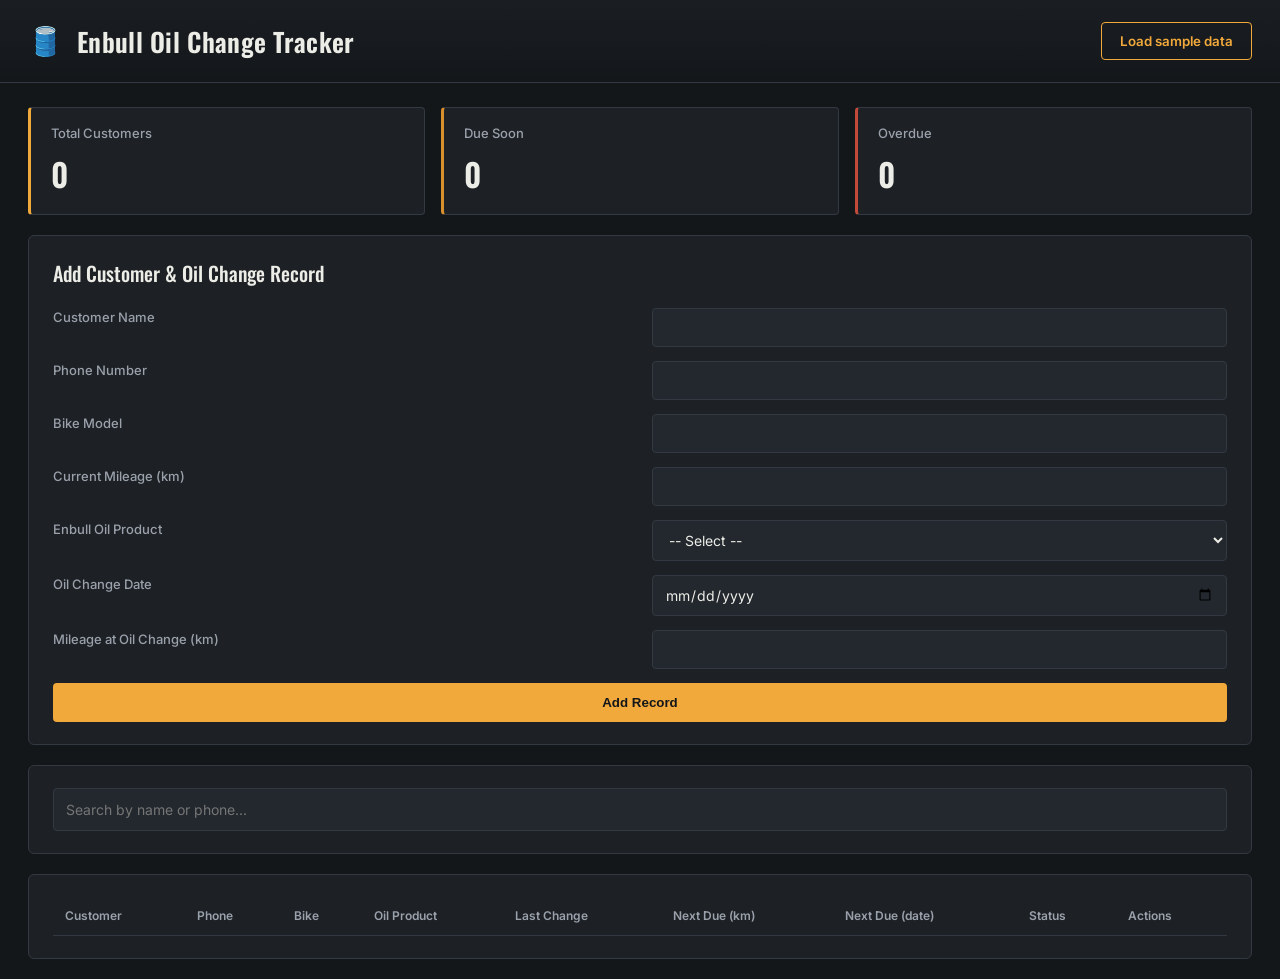
==== index.html @ 15504dfd "Initial commit: Enbull Oil Change Tracker" ====
<!DOCTYPE html>
<html lang="en">
<head>
<meta charset="UTF-8">
<meta name="viewport" content="width=device-width, initial-scale=1.0">
<title>Enbull Oil Change Tracker</title>
<link rel="preconnect" href="https://fonts.googleapis.com">
<link rel="preconnect" href="https://fonts.gstatic.com" crossorigin>
<link href="https://fonts.googleapis.com/css2?family=Oswald:wght@500;600;700&family=Inter:wght@400;500;600;700&display=swap" rel="stylesheet">
<link rel="stylesheet" href="style.css">
</head>
<body>

<header class="site-header">
  <div class="brand">
    <span class="brand-mark" aria-hidden="true">🛢️</span>
    <h1>Enbull Oil Change Tracker</h1>
  </div>
  <button id="loadSampleBtn" class="btn-ghost">Load sample data</button>
</header>

<section id="dashboard">
  <div class="stat-card">
    <h3>Total Customers</h3>
    <p id="totalCustomers">0</p>
  </div>
  <div class="stat-card due">
    <h3>Due Soon</h3>
    <p id="dueSoonCount">0</p>
  </div>
  <div class="stat-card overdue">
    <h3>Overdue</h3>
    <p id="overdueCount">0</p>
  </div>
</section>

<section id="formSection">
  <h2 id="formTitle">Add Customer & Oil Change Record</h2>
  <form id="recordForm">
    <input type="hidden" id="recordId">

    <label>Customer Name</label>
    <input type="text" id="customerName" required>

    <label>Phone Number</label>
    <input type="text" id="phone" required>

    <label>Bike Model</label>
    <input type="text" id="bikeModel" required>

    <label>Current Mileage (km)</label>
    <input type="number" id="currentMileage" required>

    <label>Enbull Oil Product</label>
    <select id="oilProduct" required>
      <option value="">-- Select --</option>
      <option value="Enbull Standard">Enbull Standard (3000km / 3mo)</option>
      <option value="Enbull Synthetic">Enbull Synthetic (5000km / 6mo)</option>
      <option value="Enbull Premium">Enbull Premium (7000km / 8mo)</option>
    </select>

    <label>Oil Change Date</label>
    <input type="date" id="lastChangeDate" required>

    <label>Mileage at Oil Change (km)</label>
    <input type="number" id="lastChangeMileage" required>

    <button type="submit" id="submitBtn">Add Record</button>
    <button type="button" id="cancelEditBtn" style="display:none;">Cancel</button>
  </form>
</section>

<section id="searchSection">
  <input type="text" id="searchInput" placeholder="Search by name or phone...">
</section>

<section id="recordsSection">
  <table id="recordsTable">
    <thead>
      <tr>
        <th>Customer</th>
        <th>Phone</th>
        <th>Bike</th>
        <th>Oil Product</th>
        <th>Last Change</th>
        <th>Next Due (km)</th>
        <th>Next Due (date)</th>
        <th>Status</th>
        <th>Actions</th>
      </tr>
    </thead>
    <tbody id="recordsBody">
      <!-- rows injected by JS -->
    </tbody>
  </table>
</section>

<script type="module" src="app.js"></script>
</body>
</html>
---- style.css ----
:root {
  --bg: #14171a;
  --panel: #1d2126;
  --panel-alt: #23282e;
  --border: #323942;
  --text: #edede7;
  --text-muted: #9aa1ab;
  --accent: #f2a93b;
  --accent-dark: #c97f1e;
  --safe: #4c9169;
  --due: #d98f2b;
  --overdue: #c24a3a;
  --font-display: "Oswald", sans-serif;
  --font-body: "Inter", sans-serif;
}

* {
  box-sizing: border-box;
}

body {
  margin: 0;
  background: var(--bg);
  color: var(--text);
  font-family: var(--font-body);
  line-height: 1.5;
}

/* ---------- Header ---------- */
.site-header {
  display: flex;
  align-items: center;
  justify-content: space-between;
  gap: 16px;
  padding: 20px 28px;
  background: linear-gradient(180deg, #1a1e23, #14171a);
  border-bottom: 1px solid var(--border);
}

.brand {
  display: flex;
  align-items: center;
  gap: 14px;
}

.brand-mark {
  font-size: 28px;
}

.site-header h1 {
  font-family: var(--font-display);
  font-weight: 600;
  font-size: 26px;
  letter-spacing: 0.3px;
  margin: 0;
}

.btn-ghost {
  padding: 10px 18px;
  background: transparent;
  border: 1px solid var(--accent);
  color: var(--accent);
  font-family: var(--font-body);
  font-weight: 600;
  border-radius: 4px;
  cursor: pointer;
  transition: background 0.15s ease, color 0.15s ease;
}

.btn-ghost:hover {
  background: var(--accent);
  color: #14171a;
}

/* ---------- Layout sections ---------- */
#dashboard {
  display: flex;
  gap: 16px;
  padding: 24px 28px 0;
  flex-wrap: wrap;
}

#formSection, #searchSection, #recordsSection {
  background: var(--panel);
  margin: 20px 28px;
  padding: 22px 24px;
  border-radius: 6px;
  border: 1px solid var(--border);
}

/* ---------- Stat cards (gauge-plate style) ---------- */
.stat-card {
  flex: 1;
  min-width: 180px;
  background: var(--panel);
  border: 1px solid var(--border);
  border-left: 3px solid var(--accent);
  border-radius: 4px;
  padding: 16px 20px;
}

.stat-card.due { border-left-color: var(--due); }
.stat-card.overdue { border-left-color: var(--overdue); }

.stat-card h3 {
  margin: 0 0 6px 0;
  font-size: 13px;
  font-weight: 500;
  color: var(--text-muted);
}

.stat-card p {
  margin: 0;
  font-family: var(--font-display);
  font-size: 32px;
  font-weight: 600;
}

/* ---------- Form ---------- */
#formSection h2 {
  font-family: var(--font-display);
  font-weight: 500;
  font-size: 20px;
  margin: 0 0 20px 0;
  color: var(--text);
}

form {
  display: grid;
  grid-template-columns: 1fr 1fr;
  gap: 14px 24px;
}

label {
  font-size: 13px;
  font-weight: 500;
  color: var(--text-muted);
  margin-bottom: 6px;
  display: block;
}

input, select {
  width: 100%;
  padding: 10px 12px;
  background: var(--panel-alt);
  border: 1px solid var(--border);
  border-radius: 4px;
  color: var(--text);
  font-family: var(--font-body);
  font-size: 14px;
}

input:focus, select:focus {
  outline: none;
  border-color: var(--accent);
  box-shadow: 0 0 0 3px rgba(242, 169, 59, 0.2);
}

button[type="submit"], #submitBtn {
  grid-column: 1 / -1;
  padding: 12px 20px;
  background: var(--accent);
  border: none;
  color: #14171a;
  font-weight: 600;
  border-radius: 4px;
  cursor: pointer;
  transition: background 0.15s ease;
}

button[type="submit"]:hover { background: var(--accent-dark); }

#cancelEditBtn {
  grid-column: 1 / -1;
  padding: 10px 20px;
  background: transparent;
  border: 1px solid var(--border);
  color: var(--text-muted);
  border-radius: 4px;
  cursor: pointer;
}

/* ---------- Search ---------- */
#searchInput {
  width: 100%;
  padding: 12px;
  background: var(--panel-alt);
  border: 1px solid var(--border);
  border-radius: 4px;
  color: var(--text);
  font-family: var(--font-body);
}

#searchInput:focus {
  outline: none;
  border-color: var(--accent);
}

/* ---------- Records table ---------- */
#recordsSection {
  overflow-x: auto;
}

table {
  width: 100%;
  min-width: 760px;
  border-collapse: collapse;
}

th {
  text-align: left;
  padding: 10px 12px;
  font-size: 12px;
  font-weight: 600;
  color: var(--text-muted);
  border-bottom: 1px solid var(--border);
}

td {
  padding: 12px;
  border-bottom: 1px solid var(--border);
  font-size: 14px;
}

tbody tr:hover {
  background: var(--panel-alt);
}

.empty-state {
  text-align: center;
  padding: 32px 12px !important;
  color: var(--text-muted);
  font-style: italic;
}

/* Status tags — styled like physical service stickers */
.badge {
  display: inline-block;
  padding: 4px 10px;
  border-radius: 4px;
  font-size: 12px;
  font-weight: 600;
  border: 1px solid;
}

.badge.Safe {
  color: var(--safe);
  border-color: var(--safe);
  background: rgba(76, 145, 105, 0.12);
}

.badge.Due-Soon {
  color: var(--due);
  border-color: var(--due);
  background: rgba(217, 143, 43, 0.12);
}

.badge.Overdue {
  color: var(--overdue);
  border-color: var(--overdue);
  background: rgba(194, 74, 58, 0.12);
}

.action-btn {
  padding: 6px 12px;
  margin-right: 6px;
  font-size: 12px;
  font-weight: 600;
  border-radius: 4px;
  cursor: pointer;
  border: 1px solid var(--border);
  background: transparent;
  color: var(--text-muted);
  transition: border-color 0.15s ease, color 0.15s ease;
}

.edit-btn:hover { border-color: var(--accent); color: var(--accent); }
.delete-btn:hover { border-color: var(--overdue); color: var(--overdue); }

/* ---------- Responsive ---------- */
@media (max-width: 720px) {
  .site-header { flex-direction: column; align-items: flex-start; }
  form { grid-template-columns: 1fr; }
  #dashboard { flex-direction: column; }
}
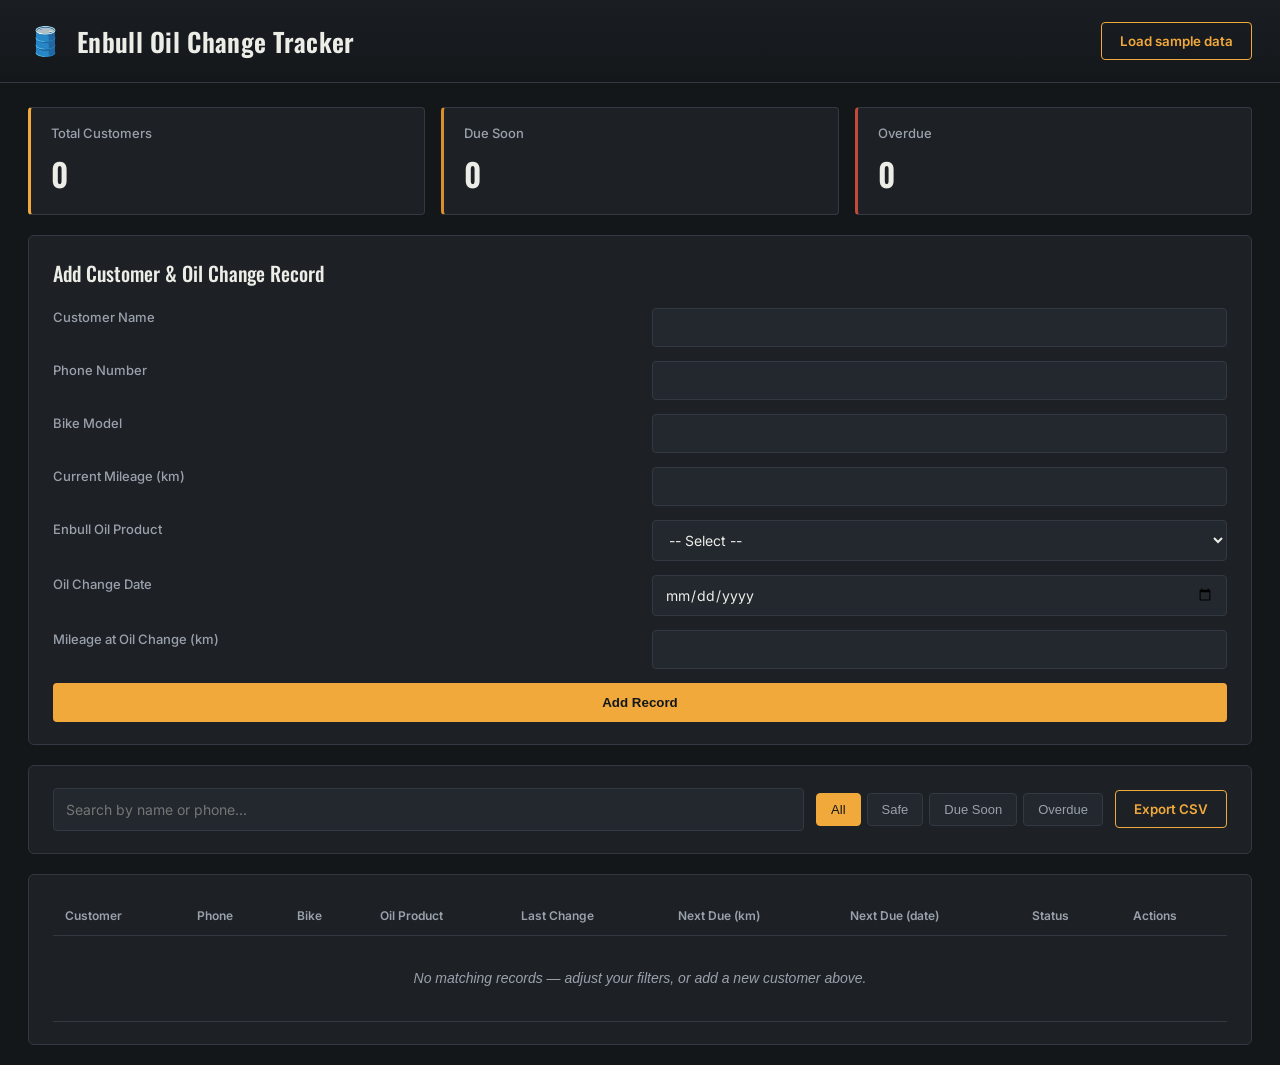
==== commit 8fd56dc9: "Add filters, sorting, CSV export, print receipts, and toast notifications" ====
--- a/index.html
+++ b/index.html
@@ -71,24 +71,33 @@
 </section>
 
 <section id="searchSection">
-  <input type="text" id="searchInput" placeholder="Search by name or phone...">
+  <div class="toolbar">
+    <input type="text" id="searchInput" placeholder="Search by name or phone...">
+    <div class="filter-bar">
+      <button class="filter-btn active" data-filter="All">All</button>
+      <button class="filter-btn" data-filter="Safe">Safe</button>
+      <button class="filter-btn" data-filter="Due Soon">Due Soon</button>
+      <button class="filter-btn" data-filter="Overdue">Overdue</button>
+    </div>
+    <button id="exportCsvBtn" class="btn-ghost">Export CSV</button>
+  </div>
 </section>
 
 <section id="recordsSection">
   <table id="recordsTable">
     <thead>
-      <tr>
-        <th>Customer</th>
-        <th>Phone</th>
-        <th>Bike</th>
-        <th>Oil Product</th>
-        <th>Last Change</th>
-        <th>Next Due (km)</th>
-        <th>Next Due (date)</th>
-        <th>Status</th>
-        <th>Actions</th>
-      </tr>
-    </thead>
+  <tr>
+    <th data-key="customerName">Customer <span class="sort-indicator"></span></th>
+    <th data-key="phone">Phone <span class="sort-indicator"></span></th>
+    <th data-key="bikeModel">Bike <span class="sort-indicator"></span></th>
+    <th data-key="oilProduct">Oil Product <span class="sort-indicator"></span></th>
+    <th data-key="lastChangeDate">Last Change <span class="sort-indicator"></span></th>
+    <th data-key="nextDueMileage">Next Due (km) <span class="sort-indicator"></span></th>
+    <th data-key="nextDueDate">Next Due (date) <span class="sort-indicator"></span></th>
+    <th data-key="status">Status <span class="sort-indicator"></span></th>
+    <th>Actions</th>
+  </tr>
+</thead>
     <tbody id="recordsBody">
       <!-- rows injected by JS -->
     </tbody>
@@ -96,5 +105,6 @@
 </section>
 
 <script type="module" src="app.js"></script>
+<div id="toastContainer" class="toast-container"></div>
 </body>
 </html>
--- a/style.css
+++ b/style.css
@@ -282,4 +282,85 @@
   .site-header { flex-direction: column; align-items: flex-start; }
   form { grid-template-columns: 1fr; }
   #dashboard { flex-direction: column; }
+}
+/* ---------- Toolbar (search + filters + export) ---------- */
+.toolbar {
+  display: flex;
+  flex-wrap: wrap;
+  align-items: center;
+  gap: 12px;
+}
+
+.toolbar #searchInput {
+  flex: 1;
+  min-width: 220px;
+}
+
+.filter-bar {
+  display: flex;
+  gap: 6px;
+}
+
+.filter-btn {
+  padding: 8px 14px;
+  background: var(--panel-alt);
+  border: 1px solid var(--border);
+  color: var(--text-muted);
+  border-radius: 4px;
+  font-size: 13px;
+  font-weight: 500;
+  cursor: pointer;
+  transition: border-color 0.15s ease, color 0.15s ease;
+}
+
+.filter-btn:hover { border-color: var(--accent); color: var(--accent); }
+
+.filter-btn.active {
+  background: var(--accent);
+  border-color: var(--accent);
+  color: #14171a;
+}
+
+/* ---------- Sortable table headers ---------- */
+th[data-key] { cursor: pointer; user-select: none; }
+th[data-key]:hover { color: var(--accent); }
+
+.sort-indicator {
+  font-size: 10px;
+  margin-left: 4px;
+  color: var(--accent);
+}
+
+.print-btn:hover { border-color: var(--accent); color: var(--accent); }
+
+/* ---------- Toasts ---------- */
+.toast-container {
+  position: fixed;
+  bottom: 24px;
+  right: 24px;
+  display: flex;
+  flex-direction: column;
+  gap: 10px;
+  z-index: 999;
+}
+
+.toast {
+  padding: 12px 18px;
+  border-radius: 4px;
+  font-size: 14px;
+  font-weight: 500;
+  background: var(--accent);
+  color: #14171a;
+  opacity: 0;
+  transform: translateY(10px);
+  transition: opacity 0.2s ease, transform 0.2s ease;
+  box-shadow: 0 4px 14px rgba(0, 0, 0, 0.3);
+}
+
+.toast.show { opacity: 1; transform: translateY(0); }
+.toast.success { background: var(--safe); color: #fff; }
+.toast.error { background: var(--overdue); color: #fff; }
+
+@media (max-width: 720px) {
+  .toolbar { flex-direction: column; align-items: stretch; }
 }
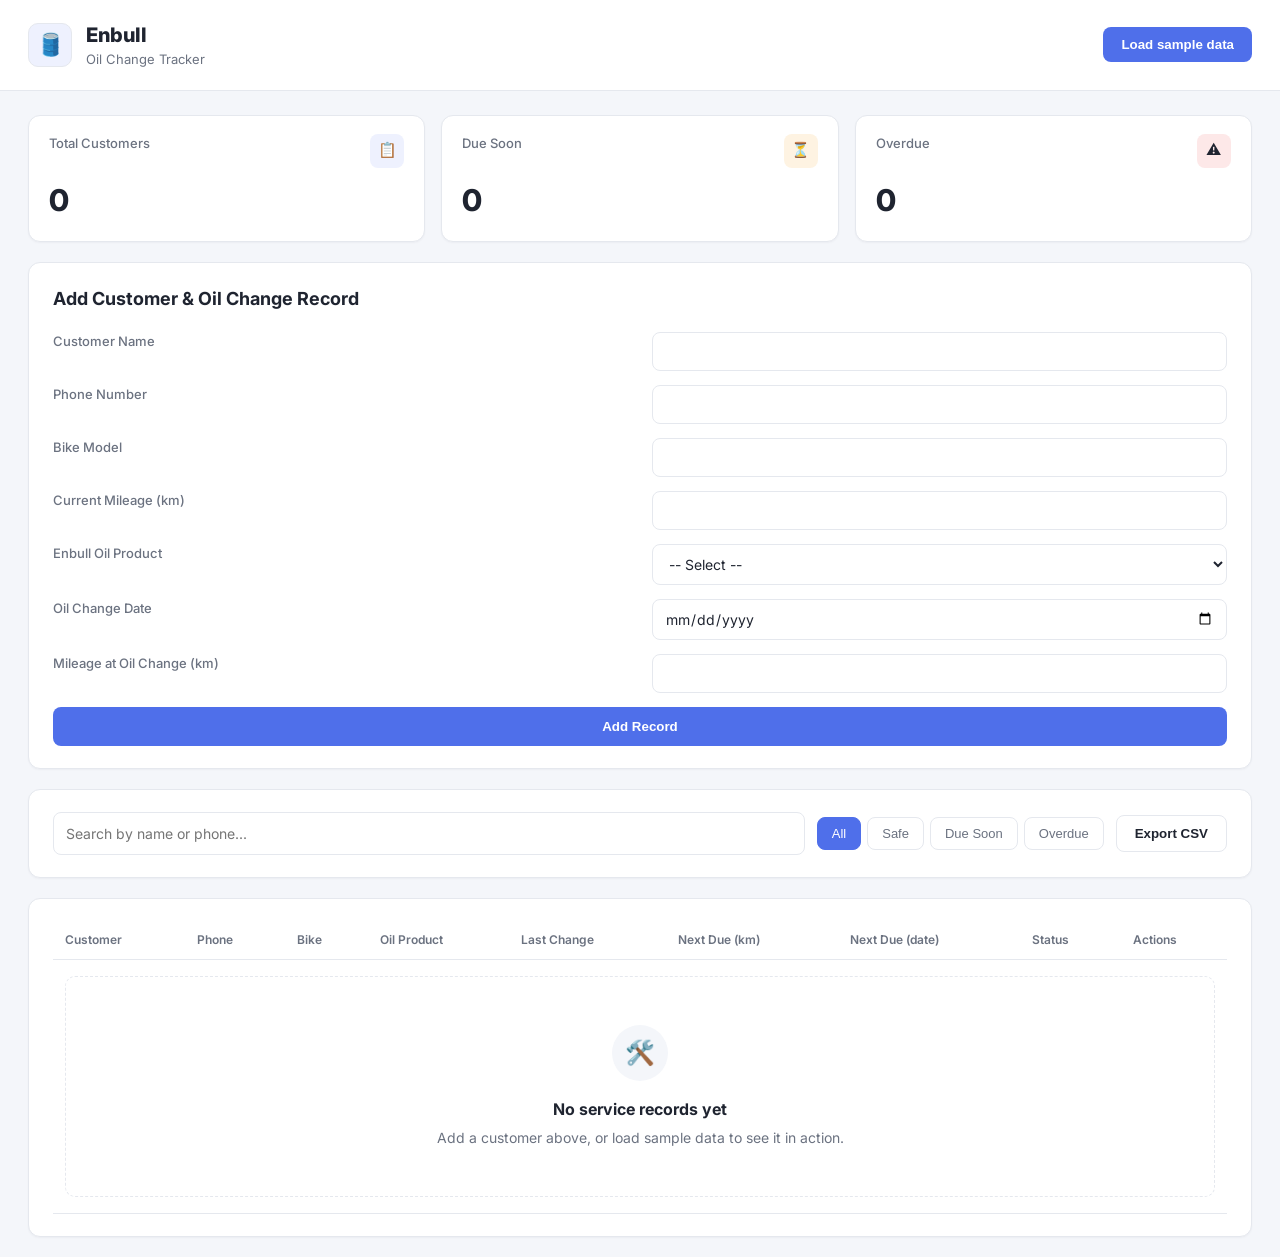
==== commit b96adc99: "Restyle UI to match Lubitrack design system" ====
--- a/index.html
+++ b/index.html
@@ -13,23 +13,35 @@
 
 <header class="site-header">
   <div class="brand">
-    <span class="brand-mark" aria-hidden="true">🛢️</span>
-    <h1>Enbull Oil Change Tracker</h1>
+    <div class="brand-logo">🛢️</div>
+    <div>
+      <h1>Enbull</h1>
+      <p class="brand-sub">Oil Change Tracker</p>
+    </div>
   </div>
-  <button id="loadSampleBtn" class="btn-ghost">Load sample data</button>
+  <button id="loadSampleBtn" class="btn-primary">Load sample data</button>
 </header>
 
 <section id="dashboard">
   <div class="stat-card">
-    <h3>Total Customers</h3>
+    <div class="stat-head">
+      <h3>Total Customers</h3>
+      <span class="icon-chip chip-blue">📋</span>
+    </div>
     <p id="totalCustomers">0</p>
   </div>
   <div class="stat-card due">
-    <h3>Due Soon</h3>
+    <div class="stat-head">
+      <h3>Due Soon</h3>
+      <span class="icon-chip chip-amber">⏳</span>
+    </div>
     <p id="dueSoonCount">0</p>
   </div>
   <div class="stat-card overdue">
-    <h3>Overdue</h3>
+    <div class="stat-head">
+      <h3>Overdue</h3>
+      <span class="icon-chip chip-red">⚠️</span>
+    </div>
     <p id="overdueCount">0</p>
   </div>
 </section>
@@ -79,7 +91,7 @@
       <button class="filter-btn" data-filter="Due Soon">Due Soon</button>
       <button class="filter-btn" data-filter="Overdue">Overdue</button>
     </div>
-    <button id="exportCsvBtn" class="btn-ghost">Export CSV</button>
+    <button id="exportCsvBtn" class="btn-secondary">Export CSV</button>
   </div>
 </section>
 
--- a/style.css
+++ b/style.css
@@ -1,22 +1,20 @@
 :root {
-  --bg: #14171a;
-  --panel: #1d2126;
-  --panel-alt: #23282e;
-  --border: #323942;
-  --text: #edede7;
-  --text-muted: #9aa1ab;
-  --accent: #f2a93b;
-  --accent-dark: #c97f1e;
-  --safe: #4c9169;
-  --due: #d98f2b;
-  --overdue: #c24a3a;
-  --font-display: "Oswald", sans-serif;
+  --bg: #f4f6fa;
+  --panel: #ffffff;
+  --border: #e5e8ee;
+  --text: #1f2430;
+  --text-muted: #6b7280;
+  --accent: #4f6fea;
+  --accent-dark: #3d58c9;
+  --accent-light: #eef1fe;
+  --danger: #dc3545;
+  --safe: #16a34a;
+  --due: #d97706;
+  --overdue: #dc2626;
   --font-body: "Inter", sans-serif;
 }
 
-* {
-  box-sizing: border-box;
-}
+* { box-sizing: border-box; }
 
 body {
   margin: 0;
@@ -33,77 +31,93 @@
   justify-content: space-between;
   gap: 16px;
   padding: 20px 28px;
-  background: linear-gradient(180deg, #1a1e23, #14171a);
+  background: var(--panel);
   border-bottom: 1px solid var(--border);
 }
 
-.brand {
+.brand { display: flex; align-items: center; gap: 14px; }
+
+.brand-logo {
+  width: 44px;
+  height: 44px;
   display: flex;
   align-items: center;
-  gap: 14px;
-}
-
-.brand-mark {
-  font-size: 28px;
+  justify-content: center;
+  font-size: 22px;
+  background: var(--accent-light);
+  border: 1px solid var(--border);
+  border-radius: 10px;
 }
 
 .site-header h1 {
-  font-family: var(--font-display);
-  font-weight: 600;
-  font-size: 26px;
-  letter-spacing: 0.3px;
-  margin: 0;
-}
-
-.btn-ghost {
+  font-weight: 800;
+  font-size: 20px;
+  margin: 0;
+  color: var(--text);
+}
+
+.brand-sub {
+  margin: 0;
+  font-size: 13px;
+  color: var(--text-muted);
+}
+
+.btn-primary {
   padding: 10px 18px;
-  background: transparent;
-  border: 1px solid var(--accent);
-  color: var(--accent);
-  font-family: var(--font-body);
-  font-weight: 600;
-  border-radius: 4px;
-  cursor: pointer;
-  transition: background 0.15s ease, color 0.15s ease;
-}
-
-.btn-ghost:hover {
   background: var(--accent);
-  color: #14171a;
-}
+  border: none;
+  color: #fff;
+  font-weight: 600;
+  border-radius: 8px;
+  cursor: pointer;
+  transition: background 0.15s ease;
+}
+.btn-primary:hover { background: var(--accent-dark); }
+
+.btn-secondary {
+  padding: 10px 18px;
+  background: var(--panel);
+  border: 1px solid var(--border);
+  color: var(--text);
+  font-weight: 600;
+  border-radius: 8px;
+  cursor: pointer;
+  transition: border-color 0.15s ease, color 0.15s ease;
+}
+.btn-secondary:hover { border-color: var(--accent); color: var(--accent); }
 
 /* ---------- Layout sections ---------- */
-#dashboard {
-  display: flex;
-  gap: 16px;
-  padding: 24px 28px 0;
-  flex-wrap: wrap;
-}
+#dashboard { display: flex; gap: 16px; padding: 24px 28px 0; flex-wrap: wrap; }
 
 #formSection, #searchSection, #recordsSection {
   background: var(--panel);
   margin: 20px 28px;
   padding: 22px 24px;
-  border-radius: 6px;
-  border: 1px solid var(--border);
-}
-
-/* ---------- Stat cards (gauge-plate style) ---------- */
+  border-radius: 12px;
+  border: 1px solid var(--border);
+  box-shadow: 0 1px 2px rgba(16, 24, 40, 0.04);
+}
+
+/* ---------- Stat cards ---------- */
 .stat-card {
   flex: 1;
-  min-width: 180px;
-  background: var(--panel);
-  border: 1px solid var(--border);
-  border-left: 3px solid var(--accent);
-  border-radius: 4px;
-  padding: 16px 20px;
-}
-
-.stat-card.due { border-left-color: var(--due); }
-.stat-card.overdue { border-left-color: var(--overdue); }
+  min-width: 200px;
+  background: var(--panel);
+  border: 1px solid var(--border);
+  border-radius: 12px;
+  padding: 18px 20px;
+  box-shadow: 0 1px 2px rgba(16, 24, 40, 0.04);
+}
+
+.stat-head {
+  display: flex;
+  align-items: flex-start;
+  justify-content: space-between;
+  margin-bottom: 10px;
+}
 
 .stat-card h3 {
-  margin: 0 0 6px 0;
+  margin: 0;
   font-size: 13px;
   font-weight: 500;
   color: var(--text-muted);
@@ -111,25 +125,32 @@
 
 .stat-card p {
   margin: 0;
-  font-family: var(--font-display);
-  font-size: 32px;
-  font-weight: 600;
-}
+  font-size: 30px;
+  font-weight: 800;
+  color: var(--text);
+}
+
+.icon-chip {
+  width: 34px;
+  height: 34px;
+  display: flex;
+  align-items: center;
+  justify-content: center;
+  border-radius: 8px;
+  font-size: 15px;
+}
+.chip-blue { background: var(--accent-light); }
+.chip-amber { background: #fef3e2; }
+.chip-red { background: #fde8e8; }
 
 /* ---------- Form ---------- */
 #formSection h2 {
-  font-family: var(--font-display);
-  font-weight: 500;
-  font-size: 20px;
+  font-weight: 700;
+  font-size: 18px;
   margin: 0 0 20px 0;
-  color: var(--text);
-}
-
-form {
-  display: grid;
-  grid-template-columns: 1fr 1fr;
-  gap: 14px 24px;
-}
+}
+
+form { display: grid; grid-template-columns: 1fr 1fr; gap: 14px 24px; }
 
 label {
   font-size: 13px;
@@ -142,9 +163,9 @@
 input, select {
   width: 100%;
   padding: 10px 12px;
-  background: var(--panel-alt);
-  border: 1px solid var(--border);
-  border-radius: 4px;
+  background: var(--panel);
+  border: 1px solid var(--border);
+  border-radius: 8px;
   color: var(--text);
   font-family: var(--font-body);
   font-size: 14px;
@@ -153,7 +174,7 @@
 input:focus, select:focus {
   outline: none;
   border-color: var(--accent);
-  box-shadow: 0 0 0 3px rgba(242, 169, 59, 0.2);
+  box-shadow: 0 0 0 3px rgba(79, 111, 234, 0.15);
 }
 
 button[type="submit"], #submitBtn {
@@ -161,51 +182,58 @@
   padding: 12px 20px;
   background: var(--accent);
   border: none;
-  color: #14171a;
-  font-weight: 600;
-  border-radius: 4px;
+  color: #fff;
+  font-weight: 600;
+  border-radius: 8px;
   cursor: pointer;
   transition: background 0.15s ease;
 }
-
 button[type="submit"]:hover { background: var(--accent-dark); }
 
 #cancelEditBtn {
   grid-column: 1 / -1;
   padding: 10px 20px;
-  background: transparent;
-  border: 1px solid var(--border);
-  color: var(--text-muted);
-  border-radius: 4px;
-  cursor: pointer;
-}
-
-/* ---------- Search ---------- */
+  background: var(--panel);
+  border: 1px solid var(--border);
+  color: var(--text-muted);
+  border-radius: 8px;
+  cursor: pointer;
+}
+
+/* ---------- Toolbar (search + filters + export) ---------- */
+.toolbar { display: flex; flex-wrap: wrap; align-items: center; gap: 12px; }
+.toolbar #searchInput { flex: 1; min-width: 220px; }
+
 #searchInput {
-  width: 100%;
   padding: 12px;
-  background: var(--panel-alt);
-  border: 1px solid var(--border);
-  border-radius: 4px;
+  background: var(--panel);
+  border: 1px solid var(--border);
+  border-radius: 8px;
   color: var(--text);
   font-family: var(--font-body);
 }
-
-#searchInput:focus {
-  outline: none;
-  border-color: var(--accent);
-}
+#searchInput:focus { outline: none; border-color: var(--accent); }
+
+.filter-bar { display: flex; gap: 6px; }
+
+.filter-btn {
+  padding: 8px 14px;
+  background: var(--panel);
+  border: 1px solid var(--border);
+  color: var(--text-muted);
+  border-radius: 8px;
+  font-size: 13px;
+  font-weight: 500;
+  cursor: pointer;
+  transition: border-color 0.15s ease, color 0.15s ease;
+}
+.filter-btn:hover { border-color: var(--accent); color: var(--accent); }
+.filter-btn.active { background: var(--accent); border-color: var(--accent); color: #fff; }
 
 /* ---------- Records table ---------- */
-#recordsSection {
-  overflow-x: auto;
-}
-
-table {
-  width: 100%;
-  min-width: 760px;
-  border-collapse: collapse;
-}
+#recordsSection { overflow-x: auto; }
+
+table { width: 100%; min-width: 760px; border-collapse: collapse; }
 
 th {
   text-align: left;
@@ -214,153 +242,87 @@
   font-weight: 600;
   color: var(--text-muted);
   border-bottom: 1px solid var(--border);
-}
-
-td {
-  padding: 12px;
-  border-bottom: 1px solid var(--border);
-  font-size: 14px;
-}
-
-tbody tr:hover {
-  background: var(--panel-alt);
-}
-
-.empty-state {
+  cursor: pointer;
+  user-select: none;
+}
+th[data-key]:hover { color: var(--accent); }
+
+.sort-indicator { font-size: 10px; margin-left: 4px; color: var(--accent); }
+
+td { padding: 12px; border-bottom: 1px solid var(--border); font-size: 14px; }
+tbody tr:hover { background: #fafbfe; }
+
+/* ---------- Empty state (dashed box, matches reference) ---------- */
+.empty-box {
   text-align: center;
-  padding: 32px 12px !important;
-  color: var(--text-muted);
-  font-style: italic;
-}
-
-/* Status tags — styled like physical service stickers */
+  padding: 48px 20px;
+  border: 1.5px dashed var(--border);
+  border-radius: 10px;
+  margin: 4px 0;
+}
+.empty-icon {
+  width: 56px; height: 56px;
+  margin: 0 auto 16px;
+  display: flex; align-items: center; justify-content: center;
+  background: var(--bg);
+  border-radius: 50%;
+  font-size: 24px;
+}
+.empty-title { font-weight: 700; font-size: 16px; margin: 0 0 6px 0; }
+.empty-sub { color: var(--text-muted); font-size: 14px; margin: 0; }
+
+/* Status tags */
 .badge {
   display: inline-block;
   padding: 4px 10px;
-  border-radius: 4px;
+  border-radius: 6px;
   font-size: 12px;
   font-weight: 600;
   border: 1px solid;
 }
-
-.badge.Safe {
-  color: var(--safe);
-  border-color: var(--safe);
-  background: rgba(76, 145, 105, 0.12);
-}
-
-.badge.Due-Soon {
-  color: var(--due);
-  border-color: var(--due);
-  background: rgba(217, 143, 43, 0.12);
-}
-
-.badge.Overdue {
-  color: var(--overdue);
-  border-color: var(--overdue);
-  background: rgba(194, 74, 58, 0.12);
-}
+.badge.Safe { color: var(--safe); border-color: var(--safe); background: #ecfdf3; }
+.badge.Due-Soon { color: var(--due); border-color: var(--due); background: #fef3e2; }
+.badge.Overdue { color: var(--overdue); border-color: var(--overdue); background: #fde8e8; }
 
 .action-btn {
   padding: 6px 12px;
   margin-right: 6px;
   font-size: 12px;
   font-weight: 600;
-  border-radius: 4px;
-  cursor: pointer;
-  border: 1px solid var(--border);
-  background: transparent;
+  border-radius: 6px;
+  cursor: pointer;
+  border: 1px solid var(--border);
+  background: var(--panel);
   color: var(--text-muted);
   transition: border-color 0.15s ease, color 0.15s ease;
 }
-
-.edit-btn:hover { border-color: var(--accent); color: var(--accent); }
+.edit-btn:hover, .print-btn:hover { border-color: var(--accent); color: var(--accent); }
 .delete-btn:hover { border-color: var(--overdue); color: var(--overdue); }
 
-/* ---------- Responsive ---------- */
+/* ---------- Toasts ---------- */
+.toast-container {
+  position: fixed; bottom: 24px; right: 24px;
+  display: flex; flex-direction: column; gap: 10px; z-index: 999;
+}
+.toast {
+  padding: 12px 18px;
+  border-radius: 8px;
+  font-size: 14px;
+  font-weight: 500;
+  background: var(--accent);
+  color: #fff;
+  opacity: 0;
+  transform: translateY(10px);
+  transition: opacity 0.2s ease, transform 0.2s ease;
+  box-shadow: 0 4px 14px rgba(16, 24, 40, 0.15);
+}
+.toast.show { opacity: 1; transform: translateY(0); }
+.toast.success { background: var(--safe); }
+.toast.error { background: var(--overdue); }
+
 @media (max-width: 720px) {
   .site-header { flex-direction: column; align-items: flex-start; }
   form { grid-template-columns: 1fr; }
   #dashboard { flex-direction: column; }
-}
-/* ---------- Toolbar (search + filters + export) ---------- */
-.toolbar {
-  display: flex;
-  flex-wrap: wrap;
-  align-items: center;
-  gap: 12px;
-}
-
-.toolbar #searchInput {
-  flex: 1;
-  min-width: 220px;
-}
-
-.filter-bar {
-  display: flex;
-  gap: 6px;
-}
-
-.filter-btn {
-  padding: 8px 14px;
-  background: var(--panel-alt);
-  border: 1px solid var(--border);
-  color: var(--text-muted);
-  border-radius: 4px;
-  font-size: 13px;
-  font-weight: 500;
-  cursor: pointer;
-  transition: border-color 0.15s ease, color 0.15s ease;
-}
-
-.filter-btn:hover { border-color: var(--accent); color: var(--accent); }
-
-.filter-btn.active {
-  background: var(--accent);
-  border-color: var(--accent);
-  color: #14171a;
-}
-
-/* ---------- Sortable table headers ---------- */
-th[data-key] { cursor: pointer; user-select: none; }
-th[data-key]:hover { color: var(--accent); }
-
-.sort-indicator {
-  font-size: 10px;
-  margin-left: 4px;
-  color: var(--accent);
-}
-
-.print-btn:hover { border-color: var(--accent); color: var(--accent); }
-
-/* ---------- Toasts ---------- */
-.toast-container {
-  position: fixed;
-  bottom: 24px;
-  right: 24px;
-  display: flex;
-  flex-direction: column;
-  gap: 10px;
-  z-index: 999;
-}
-
-.toast {
-  padding: 12px 18px;
-  border-radius: 4px;
-  font-size: 14px;
-  font-weight: 500;
-  background: var(--accent);
-  color: #14171a;
-  opacity: 0;
-  transform: translateY(10px);
-  transition: opacity 0.2s ease, transform 0.2s ease;
-  box-shadow: 0 4px 14px rgba(0, 0, 0, 0.3);
-}
-
-.toast.show { opacity: 1; transform: translateY(0); }
-.toast.success { background: var(--safe); color: #fff; }
-.toast.error { background: var(--overdue); color: #fff; }
-
-@media (max-width: 720px) {
   .toolbar { flex-direction: column; align-items: stretch; }
 }
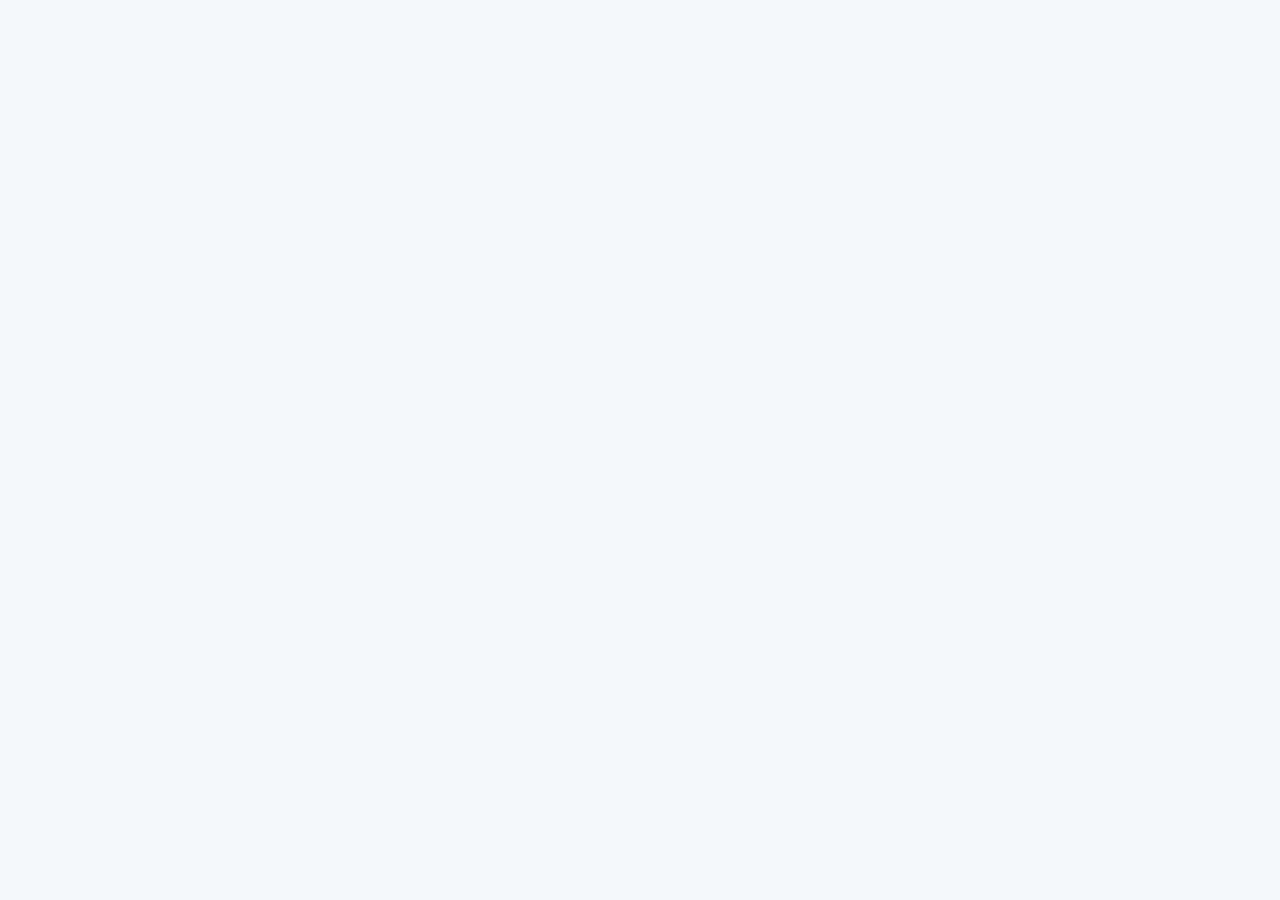
==== commit 50cf115a: "Add Enbull tracker pages and features" ====
--- a/index.html
+++ b/index.html
@@ -1,122 +1,17 @@
-<!DOCTYPE html>
+<!doctype html>
 <html lang="en">
-<head>
-<meta charset="UTF-8">
-<meta name="viewport" content="width=device-width, initial-scale=1.0">
-<title>Enbull Oil Change Tracker</title>
-<link rel="preconnect" href="https://fonts.googleapis.com">
-<link rel="preconnect" href="https://fonts.gstatic.com" crossorigin>
-<link href="https://fonts.googleapis.com/css2?family=Oswald:wght@500;600;700&family=Inter:wght@400;500;600;700&display=swap" rel="stylesheet">
-<link rel="stylesheet" href="style.css">
-</head>
-<body>
-
-<header class="site-header">
-  <div class="brand">
-    <div class="brand-logo">🛢️</div>
-    <div>
-      <h1>Enbull</h1>
-      <p class="brand-sub">Oil Change Tracker</p>
-    </div>
-  </div>
-  <button id="loadSampleBtn" class="btn-primary">Load sample data</button>
-</header>
-
-<section id="dashboard">
-  <div class="stat-card">
-    <div class="stat-head">
-      <h3>Total Customers</h3>
-      <span class="icon-chip chip-blue">📋</span>
-    </div>
-    <p id="totalCustomers">0</p>
-  </div>
-  <div class="stat-card due">
-    <div class="stat-head">
-      <h3>Due Soon</h3>
-      <span class="icon-chip chip-amber">⏳</span>
-    </div>
-    <p id="dueSoonCount">0</p>
-  </div>
-  <div class="stat-card overdue">
-    <div class="stat-head">
-      <h3>Overdue</h3>
-      <span class="icon-chip chip-red">⚠️</span>
-    </div>
-    <p id="overdueCount">0</p>
-  </div>
-</section>
-
-<section id="formSection">
-  <h2 id="formTitle">Add Customer & Oil Change Record</h2>
-  <form id="recordForm">
-    <input type="hidden" id="recordId">
-
-    <label>Customer Name</label>
-    <input type="text" id="customerName" required>
-
-    <label>Phone Number</label>
-    <input type="text" id="phone" required>
-
-    <label>Bike Model</label>
-    <input type="text" id="bikeModel" required>
-
-    <label>Current Mileage (km)</label>
-    <input type="number" id="currentMileage" required>
-
-    <label>Enbull Oil Product</label>
-    <select id="oilProduct" required>
-      <option value="">-- Select --</option>
-      <option value="Enbull Standard">Enbull Standard (3000km / 3mo)</option>
-      <option value="Enbull Synthetic">Enbull Synthetic (5000km / 6mo)</option>
-      <option value="Enbull Premium">Enbull Premium (7000km / 8mo)</option>
-    </select>
-
-    <label>Oil Change Date</label>
-    <input type="date" id="lastChangeDate" required>
-
-    <label>Mileage at Oil Change (km)</label>
-    <input type="number" id="lastChangeMileage" required>
-
-    <button type="submit" id="submitBtn">Add Record</button>
-    <button type="button" id="cancelEditBtn" style="display:none;">Cancel</button>
-  </form>
-</section>
-
-<section id="searchSection">
-  <div class="toolbar">
-    <input type="text" id="searchInput" placeholder="Search by name or phone...">
-    <div class="filter-bar">
-      <button class="filter-btn active" data-filter="All">All</button>
-      <button class="filter-btn" data-filter="Safe">Safe</button>
-      <button class="filter-btn" data-filter="Due Soon">Due Soon</button>
-      <button class="filter-btn" data-filter="Overdue">Overdue</button>
-    </div>
-    <button id="exportCsvBtn" class="btn-secondary">Export CSV</button>
-  </div>
-</section>
-
-<section id="recordsSection">
-  <table id="recordsTable">
-    <thead>
-  <tr>
-    <th data-key="customerName">Customer <span class="sort-indicator"></span></th>
-    <th data-key="phone">Phone <span class="sort-indicator"></span></th>
-    <th data-key="bikeModel">Bike <span class="sort-indicator"></span></th>
-    <th data-key="oilProduct">Oil Product <span class="sort-indicator"></span></th>
-    <th data-key="lastChangeDate">Last Change <span class="sort-indicator"></span></th>
-    <th data-key="nextDueMileage">Next Due (km) <span class="sort-indicator"></span></th>
-    <th data-key="nextDueDate">Next Due (date) <span class="sort-indicator"></span></th>
-    <th data-key="status">Status <span class="sort-indicator"></span></th>
-    <th>Actions</th>
-  </tr>
-</thead>
-    <tbody id="recordsBody">
-      <!-- rows injected by JS -->
-    </tbody>
-  </table>
-</section>
-
-<script type="module" src="app.js"></script>
-<div id="toastContainer" class="toast-container"></div>
-</body>
+  <head>
+    <meta charset="UTF-8" />
+    <meta name="viewport" content="width=device-width, initial-scale=1.0" />
+    <title>Enbull Oil Change Tracker</title>
+    <link rel="preconnect" href="https://fonts.googleapis.com" />
+    <link rel="preconnect" href="https://fonts.gstatic.com" crossorigin />
+    <link href="https://fonts.googleapis.com/css2?family=Inter:wght@400;500;600;700&family=Oswald:wght@500;600;700&display=swap" rel="stylesheet" />
+    <link rel="stylesheet" href="style.css" />
+  </head>
+  <body>
+    <main id="app"></main>
+    <div id="toast" class="toast" role="status"></div>
+    <script src="app.js"></script>
+  </body>
 </html>
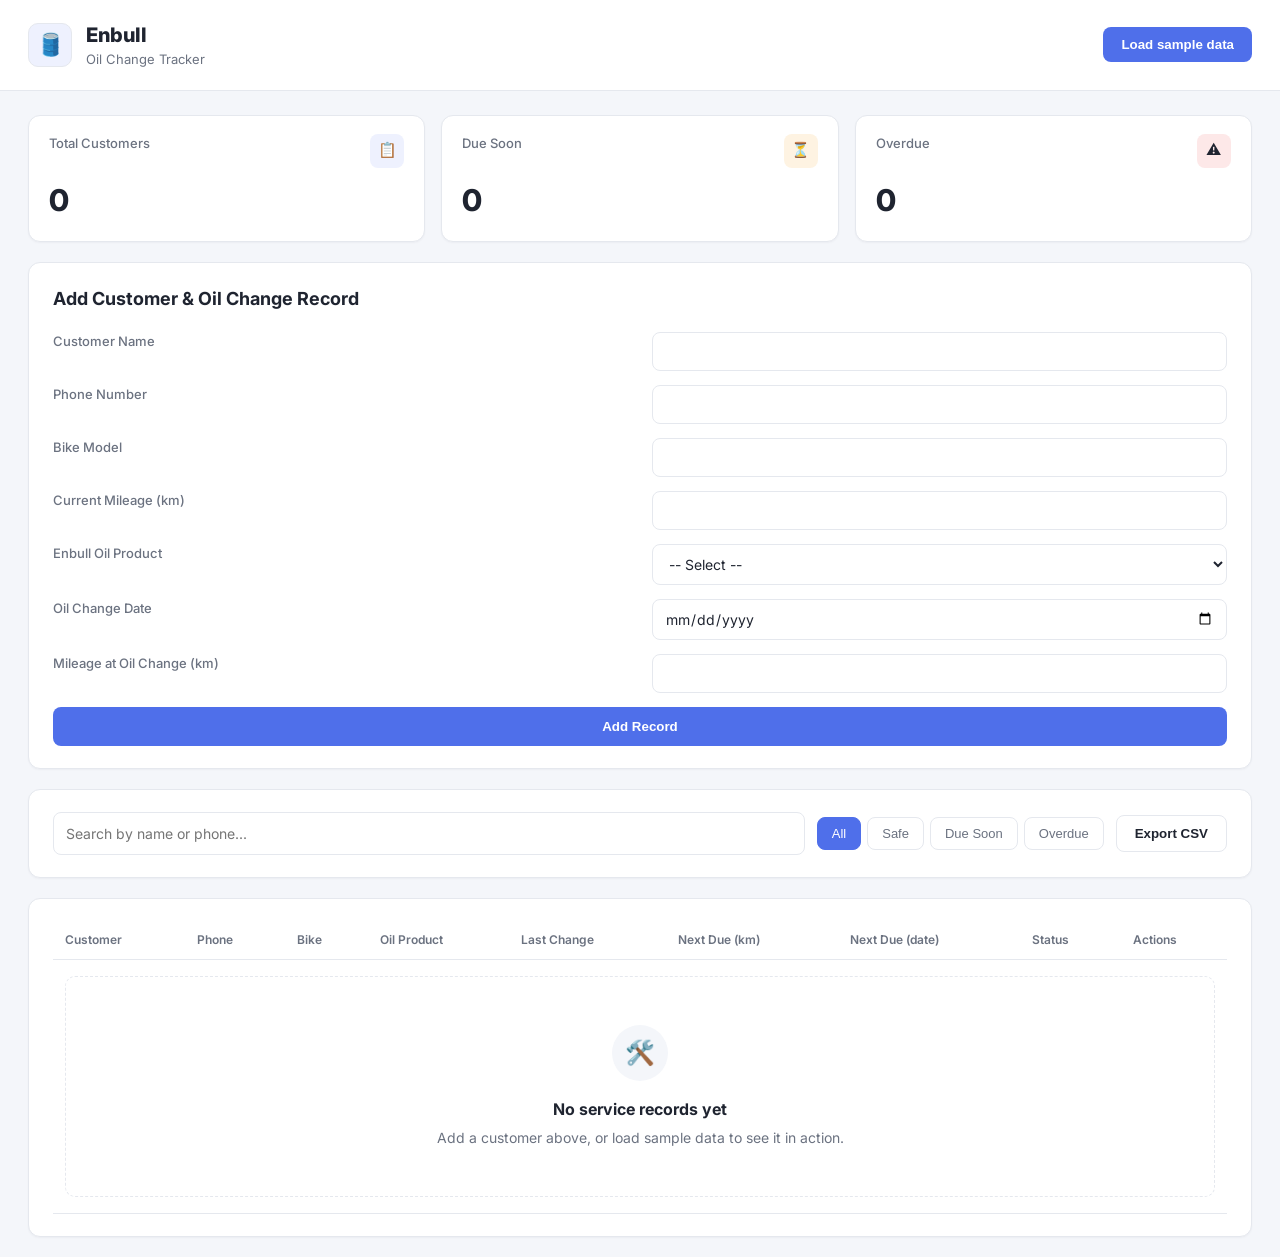
==== commit d742fa04: "Add Enbull old pages and features" ====
--- a/index.html
+++ b/index.html
@@ -1,17 +1,123 @@
-<!doctype html>
+<!DOCTYPE html>
 <html lang="en">
-  <head>
-    <meta charset="UTF-8" />
-    <meta name="viewport" content="width=device-width, initial-scale=1.0" />
-    <title>Enbull Oil Change Tracker</title>
-    <link rel="preconnect" href="https://fonts.googleapis.com" />
-    <link rel="preconnect" href="https://fonts.gstatic.com" crossorigin />
-    <link href="https://fonts.googleapis.com/css2?family=Inter:wght@400;500;600;700&family=Oswald:wght@500;600;700&display=swap" rel="stylesheet" />
-    <link rel="stylesheet" href="style.css" />
-  </head>
-  <body>
-    <main id="app"></main>
-    <div id="toast" class="toast" role="status"></div>
-    <script src="app.js"></script>
-  </body>
+<head>
+<meta charset="UTF-8">
+<meta name="viewport" content="width=device-width, initial-scale=1.0">
+<title>Enbull Oil Change Tracker</title>
+<link rel="preconnect" href="https://fonts.googleapis.com">
+<link rel="preconnect" href="https://fonts.gstatic.com" crossorigin>
+<link href="https://fonts.googleapis.com/css2?family=Inter:wght@400;500;600;700;800&display=swap" rel="stylesheet">
+<link rel="stylesheet" href="style.css">
+</head>
+<body>
+
+<header class="site-header">
+  <div class="brand">
+    <div class="brand-logo">🛢️</div>
+    <div>
+      <h1>Enbull</h1>
+      <p class="brand-sub">Oil Change Tracker</p>
+    </div>
+  </div>
+  <button id="loadSampleBtn" class="btn-primary">Load sample data</button>
+</header>
+
+<section id="dashboard">
+  <div class="stat-card">
+    <div class="stat-head">
+      <h3>Total Customers</h3>
+      <span class="icon-chip chip-blue">📋</span>
+    </div>
+    <p id="totalCustomers">0</p>
+  </div>
+  <div class="stat-card due">
+    <div class="stat-head">
+      <h3>Due Soon</h3>
+      <span class="icon-chip chip-amber">⏳</span>
+    </div>
+    <p id="dueSoonCount">0</p>
+  </div>
+  <div class="stat-card overdue">
+    <div class="stat-head">
+      <h3>Overdue</h3>
+      <span class="icon-chip chip-red">⚠️</span>
+    </div>
+    <p id="overdueCount">0</p>
+  </div>
+</section>
+
+<section id="formSection">
+  <h2 id="formTitle">Add Customer & Oil Change Record</h2>
+  <form id="recordForm">
+    <input type="hidden" id="recordId">
+
+    <label>Customer Name</label>
+    <input type="text" id="customerName" required>
+
+    <label>Phone Number</label>
+    <input type="text" id="phone" required>
+
+    <label>Bike Model</label>
+    <input type="text" id="bikeModel" required>
+
+    <label>Current Mileage (km)</label>
+    <input type="number" id="currentMileage" required>
+
+    <label>Enbull Oil Product</label>
+    <select id="oilProduct" required>
+      <option value="">-- Select --</option>
+      <option value="Enbull Standard">Enbull Standard (3000km / 3mo)</option>
+      <option value="Enbull Synthetic">Enbull Synthetic (5000km / 6mo)</option>
+      <option value="Enbull Premium">Enbull Premium (7000km / 8mo)</option>
+    </select>
+
+    <label>Oil Change Date</label>
+    <input type="date" id="lastChangeDate" required>
+
+    <label>Mileage at Oil Change (km)</label>
+    <input type="number" id="lastChangeMileage" required>
+
+    <button type="submit" id="submitBtn">Add Record</button>
+    <button type="button" id="cancelEditBtn" style="display:none;">Cancel</button>
+  </form>
+</section>
+
+<section id="searchSection">
+  <div class="toolbar">
+    <input type="text" id="searchInput" placeholder="Search by name or phone...">
+    <div class="filter-bar">
+      <button class="filter-btn active" data-filter="All">All</button>
+      <button class="filter-btn" data-filter="Safe">Safe</button>
+      <button class="filter-btn" data-filter="Due Soon">Due Soon</button>
+      <button class="filter-btn" data-filter="Overdue">Overdue</button>
+    </div>
+    <button id="exportCsvBtn" class="btn-secondary">Export CSV</button>
+  </div>
+</section>
+
+<section id="recordsSection">
+  <table id="recordsTable">
+    <thead>
+      <tr>
+        <th data-key="customerName">Customer <span class="sort-indicator"></span></th>
+        <th data-key="phone">Phone <span class="sort-indicator"></span></th>
+        <th data-key="bikeModel">Bike <span class="sort-indicator"></span></th>
+        <th data-key="oilProduct">Oil Product <span class="sort-indicator"></span></th>
+        <th data-key="lastChangeDate">Last Change <span class="sort-indicator"></span></th>
+        <th data-key="nextDueMileage">Next Due (km) <span class="sort-indicator"></span></th>
+        <th data-key="nextDueDate">Next Due (date) <span class="sort-indicator"></span></th>
+        <th data-key="status">Status <span class="sort-indicator"></span></th>
+        <th>Actions</th>
+      </tr>
+    </thead>
+    <tbody id="recordsBody">
+      <!-- rows injected by JS -->
+    </tbody>
+  </table>
+</section>
+
+<div id="toastContainer" class="toast-container"></div>
+
+<script type="module" src="app.js"></script>
+</body>
 </html>
--- a/style.css
+++ b/style.css
@@ -252,7 +252,7 @@
 td { padding: 12px; border-bottom: 1px solid var(--border); font-size: 14px; }
 tbody tr:hover { background: #fafbfe; }
 
-/* ---------- Empty state (dashed box, matches reference) ---------- */
+/* ---------- Empty state ---------- */
 .empty-box {
   text-align: center;
   padding: 48px 20px;
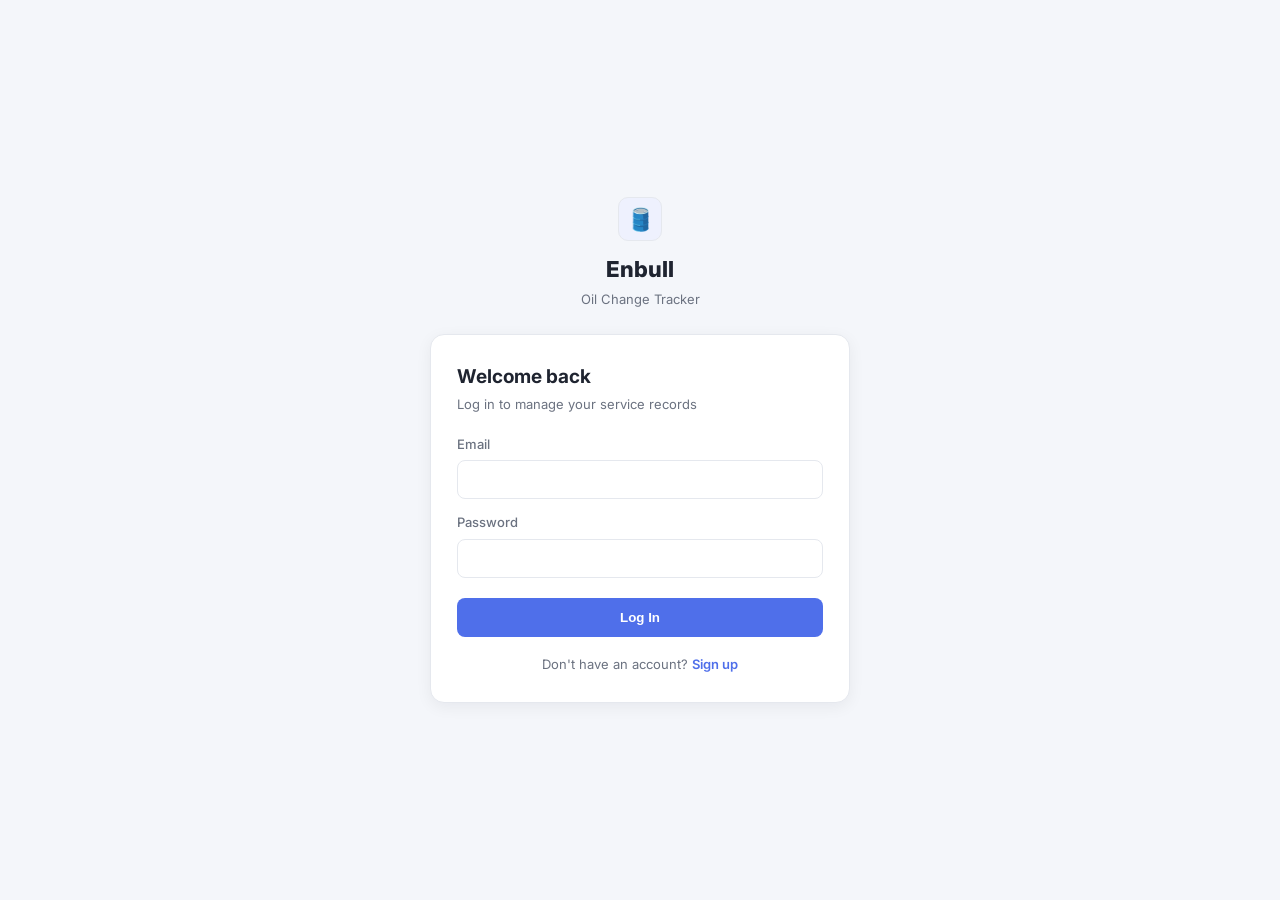
==== commit 53189411: "Add login/signup authentication flow" ====
--- a/index.html
+++ b/index.html
@@ -19,7 +19,13 @@
       <p class="brand-sub">Oil Change Tracker</p>
     </div>
   </div>
-  <button id="loadSampleBtn" class="btn-primary">Load sample data</button>
+  <div class="header-actions">
+    <button id="loadSampleBtn" class="btn-primary">Load sample data</button>
+    <div class="user-chip">
+      <span id="userNameLabel">User</span>
+      <button id="logoutBtn" class="btn-secondary">Log out</button>
+    </div>
+  </div>
 </header>
 
 <section id="dashboard">
--- a/style.css
+++ b/style.css
@@ -325,4 +325,54 @@
   form { grid-template-columns: 1fr; }
   #dashboard { flex-direction: column; }
   .toolbar { flex-direction: column; align-items: stretch; }
+}
+/* ---------- Auth pages ---------- */
+.auth-body {
+  background: var(--bg);
+  min-height: 100vh;
+  display: flex;
+  align-items: center;
+  justify-content: center;
+  padding: 40px 20px;
+}
+
+.auth-wrapper { width: 100%; max-width: 420px; }
+
+.auth-brand { text-align: center; margin-bottom: 24px; }
+.auth-brand .brand-logo { margin: 0 auto 12px; }
+.auth-brand h1 { font-weight: 800; font-size: 22px; margin: 0; }
+.auth-brand .brand-sub { margin: 4px 0 0 0; }
+
+.auth-card {
+  background: var(--panel);
+  border: 1px solid var(--border);
+  border-radius: 14px;
+  padding: 28px 26px;
+  box-shadow: 0 4px 16px rgba(16,24,40,0.06);
+}
+
+.auth-card h2 { margin: 0 0 4px 0; font-size: 19px; font-weight: 700; }
+.auth-subtitle { margin: 0 0 20px 0; color: var(--text-muted); font-size: 13px; }
+.auth-card form { display: block; }
+.auth-card label { margin-top: 14px; }
+.auth-card label:first-of-type { margin-top: 0; }
+.auth-submit { width: 100%; margin-top: 20px; }
+
+.auth-switch { text-align: center; margin: 18px 0 0 0; font-size: 13px; color: var(--text-muted); }
+.auth-switch a { color: var(--accent); font-weight: 600; text-decoration: none; }
+
+/* ---------- Header user chip ---------- */
+.header-actions { display: flex; align-items: center; gap: 14px; }
+.user-chip {
+  display: flex;
+  align-items: center;
+  gap: 10px;
+  padding-left: 14px;
+  border-left: 1px solid var(--border);
+}
+.user-chip span { font-size: 13px; font-weight: 600; color: var(--text); }
+
+@media (max-width: 720px) {
+  .header-actions { flex-direction: column; align-items: flex-start; width: 100%; gap: 10px; }
+  .user-chip { border-left: none; padding-left: 0; border-top: 1px solid var(--border); padding-top: 10px; width: 100%; justify-content: space-between; }
 }
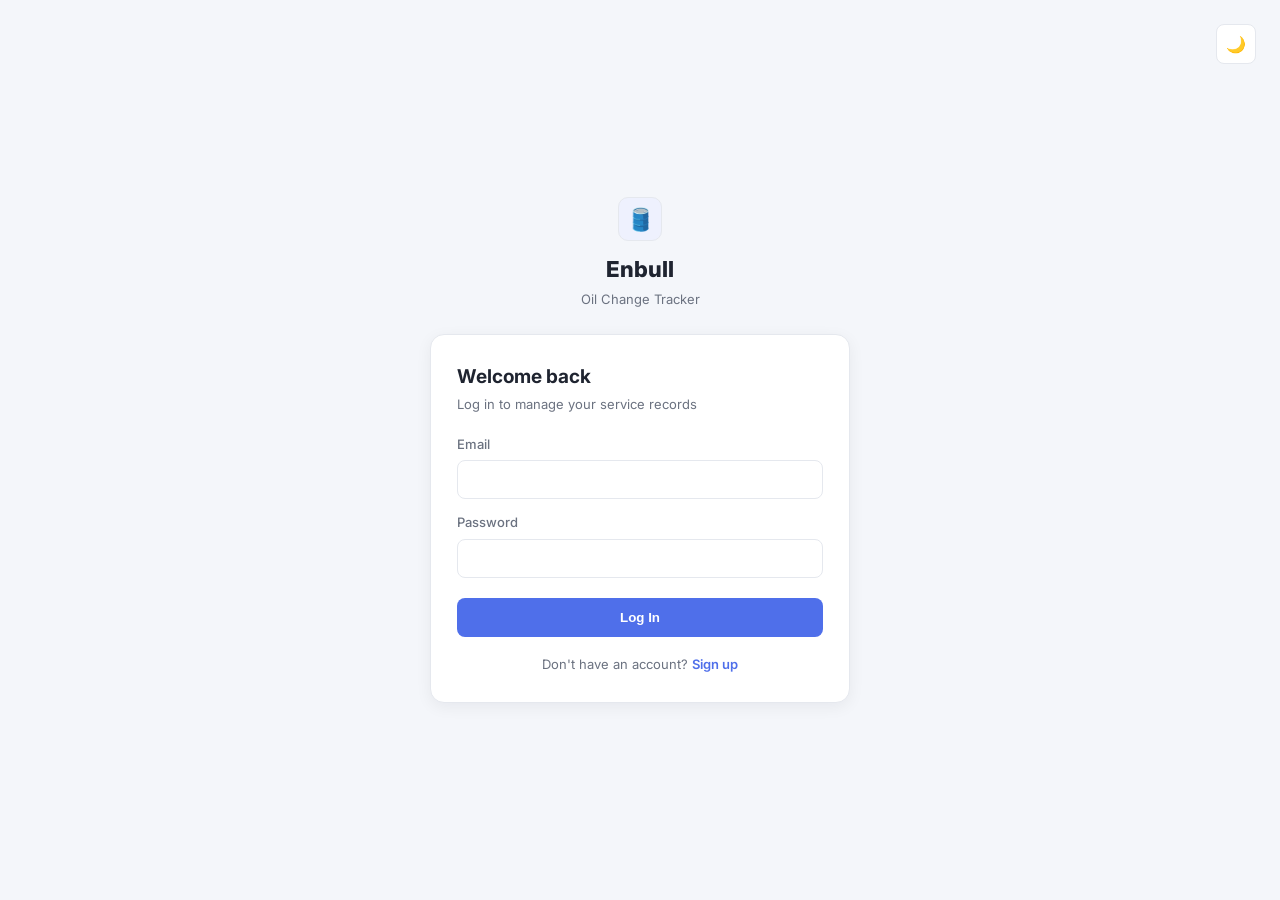
==== commit 88aeba7d: "Add light/dark mode toggle" ====
--- a/index.html
+++ b/index.html
@@ -20,12 +20,13 @@
     </div>
   </div>
   <div class="header-actions">
-    <button id="loadSampleBtn" class="btn-primary">Load sample data</button>
-    <div class="user-chip">
-      <span id="userNameLabel">User</span>
-      <button id="logoutBtn" class="btn-secondary">Log out</button>
-    </div>
+  <button id="themeToggleBtn" class="icon-btn" aria-label="Toggle dark mode">🌙</button>
+  <button id="loadSampleBtn" class="btn-primary">Load sample data</button>
+  <div class="user-chip">
+    <span id="userNameLabel">User</span>
+    <button id="logoutBtn" class="btn-secondary">Log out</button>
   </div>
+</div>
 </header>
 
 <section id="dashboard">
--- a/style.css
+++ b/style.css
@@ -375,4 +375,59 @@
 @media (max-width: 720px) {
   .header-actions { flex-direction: column; align-items: flex-start; width: 100%; gap: 10px; }
   .user-chip { border-left: none; padding-left: 0; border-top: 1px solid var(--border); padding-top: 10px; width: 100%; justify-content: space-between; }
-}+}
+/* ---------- Dark theme ---------- */
+html[data-theme="dark"] {
+  --bg: #12151b;
+  --panel: #1b1f27;
+  --border: #2b3140;
+  --text: #e7e9ee;
+  --text-muted: #99a1ad;
+  --accent: #7c93f5;
+  --accent-dark: #6178e0;
+  --accent-light: #232a42;
+  --safe: #34c77b;
+  --due: #f0a63c;
+  --overdue: #f0574a;
+}
+
+html[data-theme="dark"] .stat-card p,
+html[data-theme="dark"] .site-header h1 {
+  color: var(--text);
+}
+
+html[data-theme="dark"] tbody tr:hover {
+  background: #1f2530;
+}
+
+html[data-theme="dark"] .badge.Safe { background: rgba(52, 199, 123, 0.12); }
+html[data-theme="dark"] .badge.Due-Soon { background: rgba(240, 166, 60, 0.12); }
+html[data-theme="dark"] .badge.Overdue { background: rgba(240, 87, 74, 0.12); }
+
+body, .stat-card, #formSection, #searchSection, #recordsSection, .auth-card {
+  transition: background-color 0.2s ease, color 0.2s ease, border-color 0.2s ease;
+}
+
+/* ---------- Theme toggle button ---------- */
+.icon-btn {
+  width: 40px;
+  height: 40px;
+  display: flex;
+  align-items: center;
+  justify-content: center;
+  background: var(--panel);
+  border: 1px solid var(--border);
+  border-radius: 8px;
+  font-size: 16px;
+  cursor: pointer;
+  transition: border-color 0.15s ease;
+}
+.icon-btn:hover { border-color: var(--accent); }
+
+.auth-theme-btn {
+  position: absolute;
+  top: 24px;
+  right: 24px;
+}
+
+.auth-body { position: relative; }
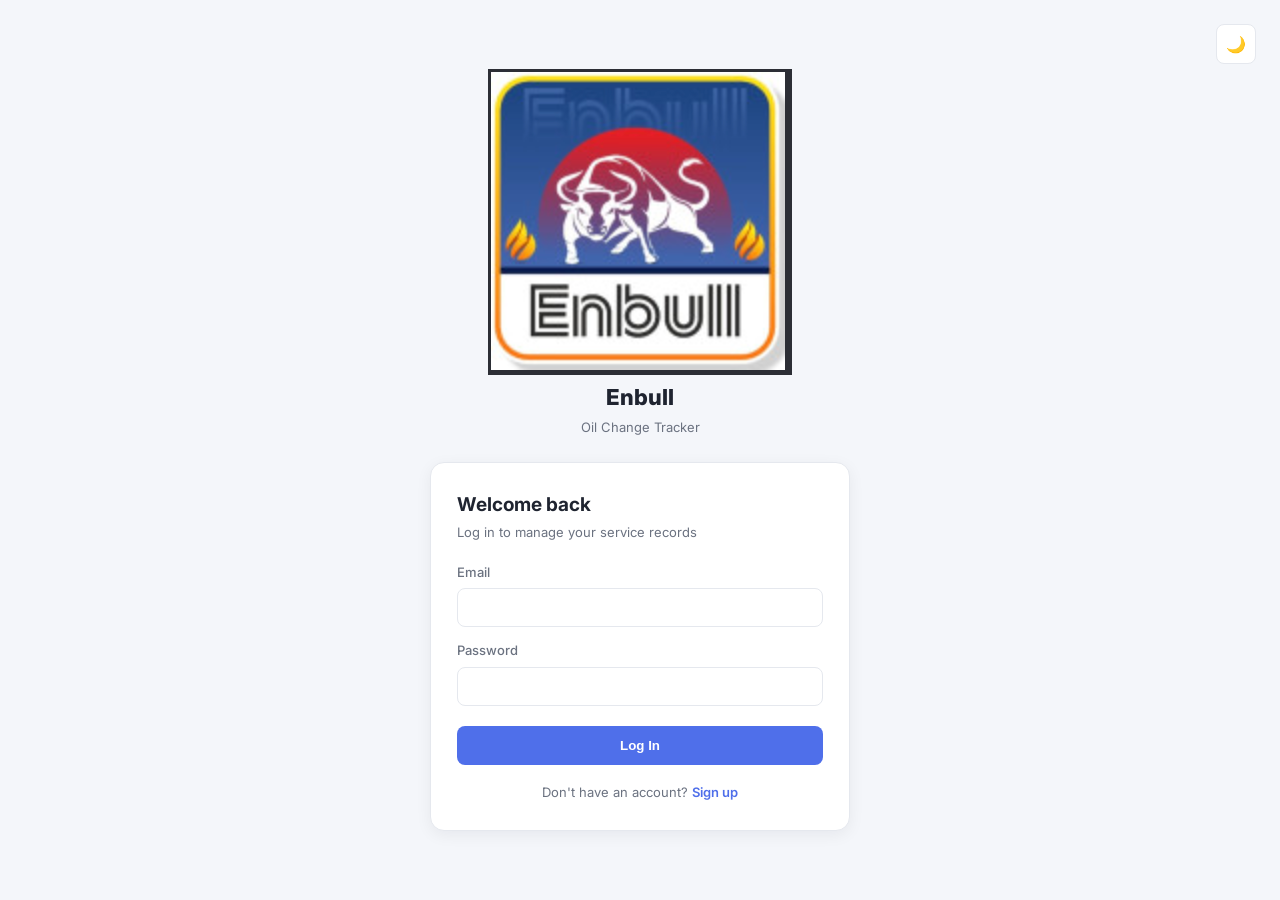
==== commit 2354948d: "Add real Enbull Lubricants logo" ====
--- a/index.html
+++ b/index.html
@@ -1,6 +1,7 @@
 <!DOCTYPE html>
 <html lang="en">
 <head>
+<link rel="icon" type="image/png" href="logo.png">
 <meta charset="UTF-8">
 <meta name="viewport" content="width=device-width, initial-scale=1.0">
 <title>Enbull Oil Change Tracker</title>
@@ -13,7 +14,7 @@
 
 <header class="site-header">
   <div class="brand">
-    <div class="brand-logo">🛢️</div>
+    <img src="logo.png" alt="Enbull Lubricants" class="brand-logo-img">
     <div>
       <h1>Enbull</h1>
       <p class="brand-sub">Oil Change Tracker</p>
